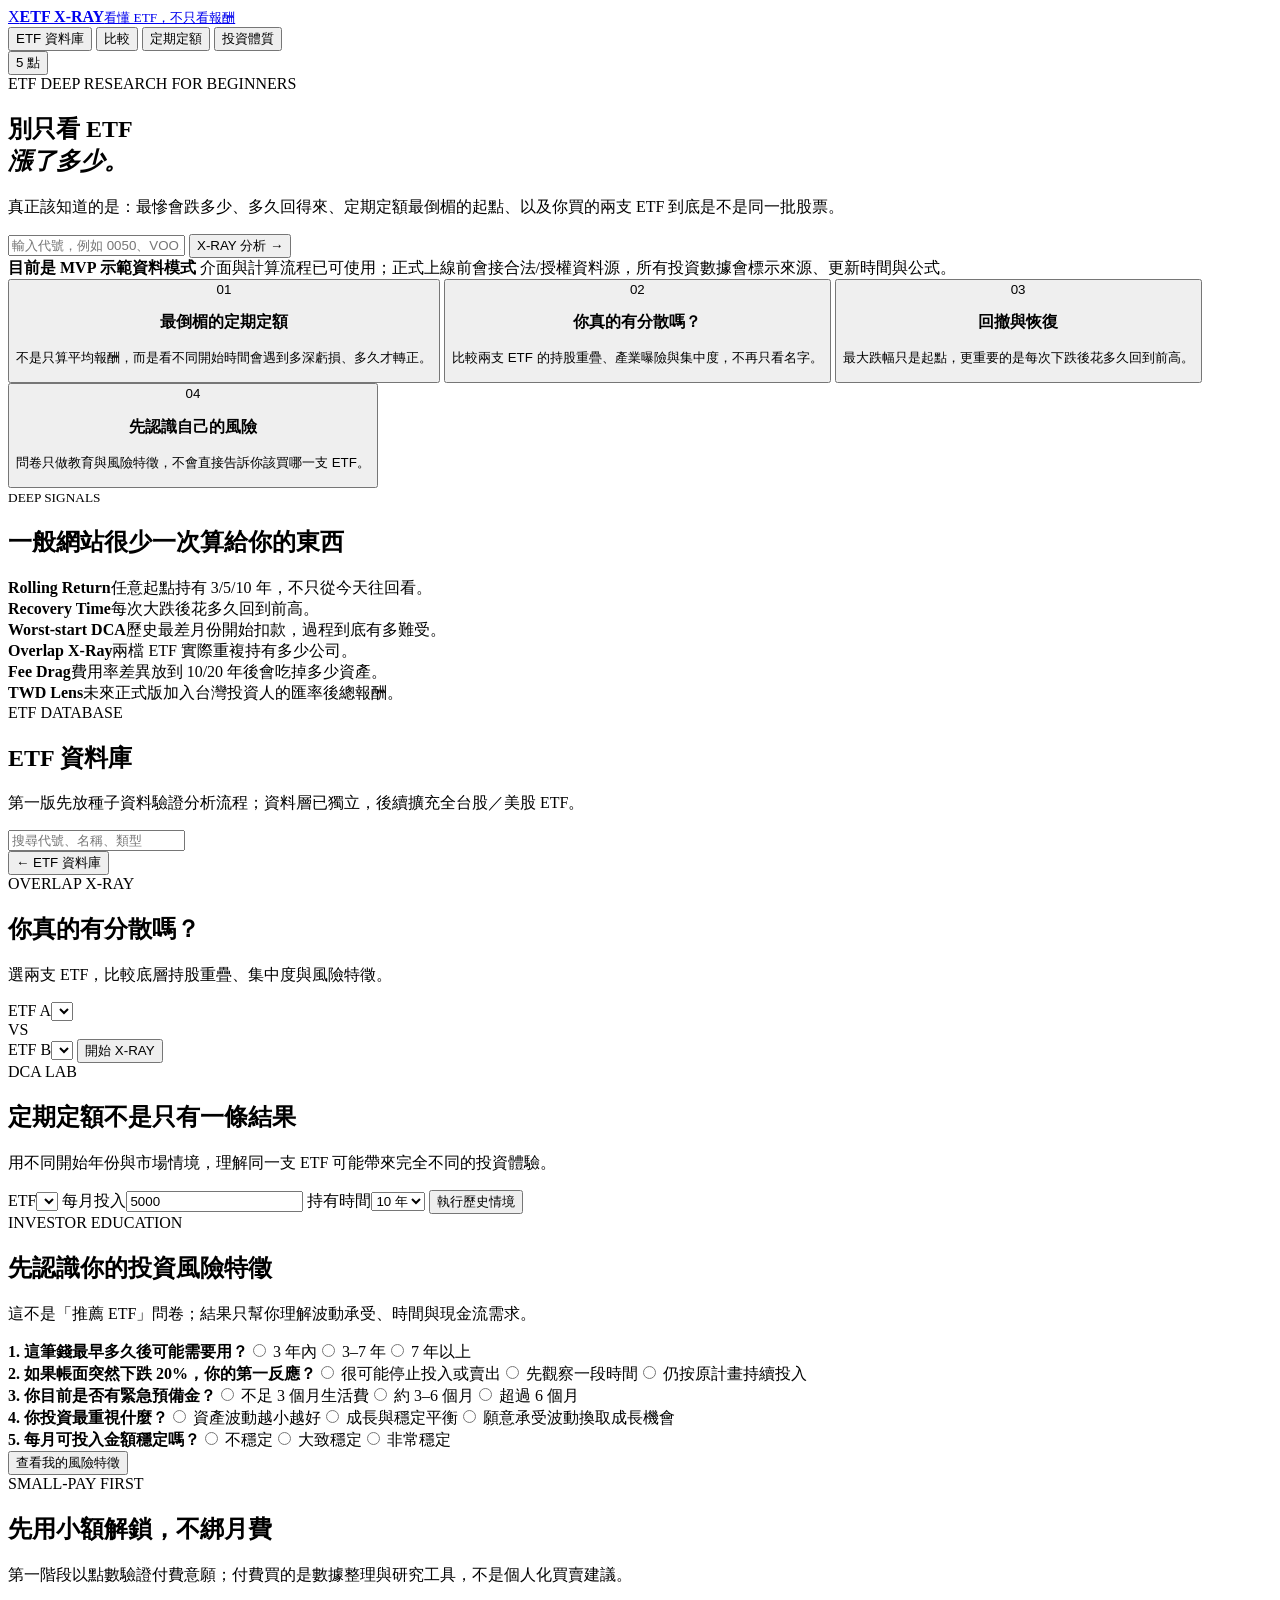
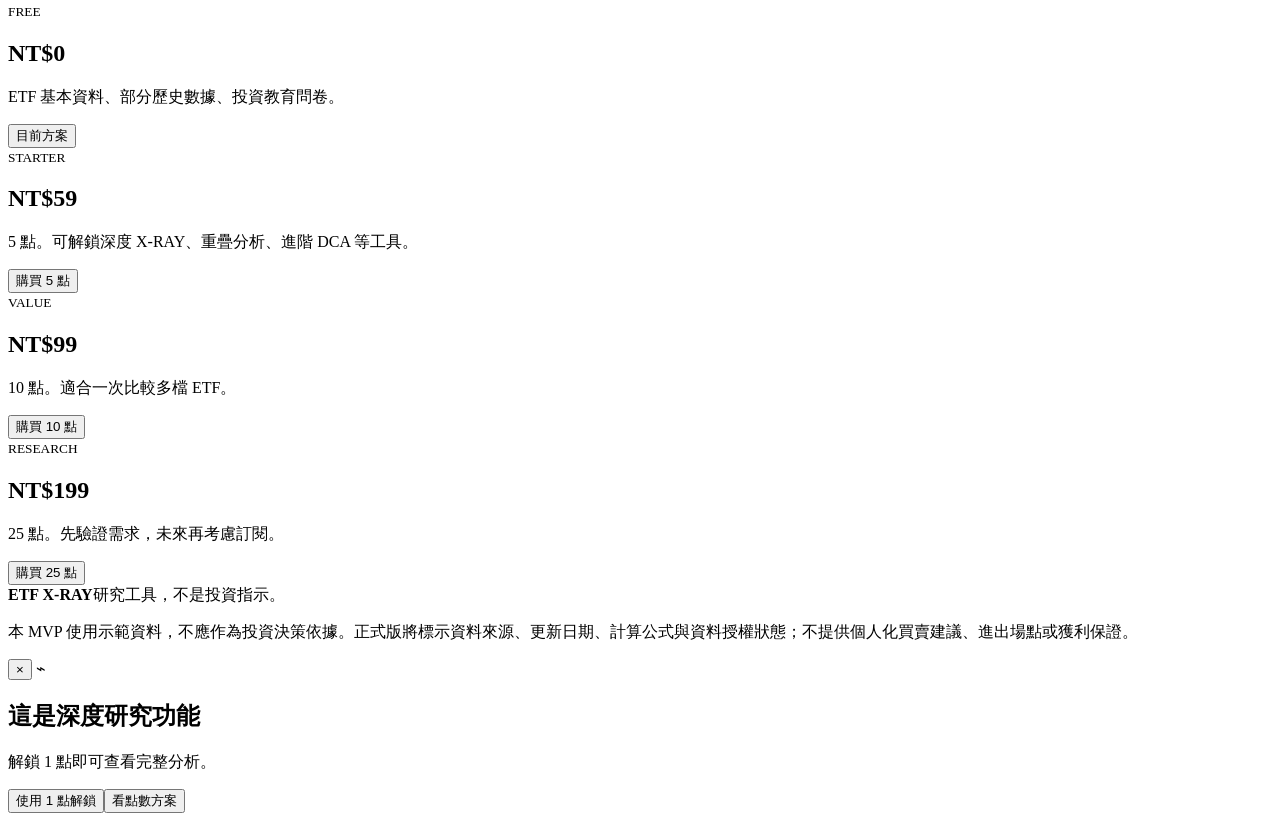
==== etf-xray/index.html @ 7f6cc8d2 "Create ETF X-RAY MVP shell" ====
<!doctype html>
<html lang="zh-Hant">
<head>
<meta charset="utf-8">
<meta name="viewport" content="width=device-width,initial-scale=1,viewport-fit=cover">
<meta name="theme-color" content="#07110d">
<title>ETF X-RAY — 看懂 ETF，不只看報酬</title>
<meta name="description" content="ETF 深度研究工具：回撤、恢復時間、定期定額情境、ETF 重疊與新手投資教育。">
<link rel="stylesheet" href="style.css">
</head>
<body>
<div class="app">
<header class="topbar">
  <a class="brand" href="#" data-view="home"><span class="logo">X</span><span><b>ETF X-RAY</b><small>看懂 ETF，不只看報酬</small></span></a>
  <nav>
    <button data-view="explore">ETF 資料庫</button>
    <button data-view="compare">比較</button>
    <button data-view="dca">定期定額</button>
    <button data-view="quiz">投資體質</button>
  </nav>
  <button class="credits" id="creditsBtn">5 點</button>
</header>

<main>
<section id="home" class="view">
  <div class="hero">
    <div class="eyebrow">ETF DEEP RESEARCH FOR BEGINNERS</div>
    <h1>別只看 ETF<br><em>漲了多少。</em></h1>
    <p>真正該知道的是：最慘會跌多少、多久回得來、定期定額最倒楣的起點、以及你買的兩支 ETF 到底是不是同一批股票。</p>
    <div class="hero-search">
      <input id="heroSearch" autocomplete="off" placeholder="輸入代號，例如 0050、VOO、QQQ">
      <button id="heroSearchBtn">X-RAY 分析 →</button>
      <div class="search-results" id="heroResults"></div>
    </div>
    <div class="quick" id="quickTickers"></div>
  </div>

  <div class="demo-banner">
    <b>目前是 MVP 示範資料模式</b>
    <span>介面與計算流程已可使用；正式上線前會接合法/授權資料源，所有投資數據會標示來源、更新時間與公式。</span>
  </div>

  <section class="feature-grid">
    <button class="feature" data-view="dca"><span>01</span><h3>最倒楣的定期定額</h3><p>不是只算平均報酬，而是看不同開始時間會遇到多深虧損、多久才轉正。</p></button>
    <button class="feature" data-view="compare"><span>02</span><h3>你真的有分散嗎？</h3><p>比較兩支 ETF 的持股重疊、產業曝險與集中度，不再只看名字。</p></button>
    <button class="feature" data-view="explore"><span>03</span><h3>回撤與恢復</h3><p>最大跌幅只是起點，更重要的是每次下跌後花多久回到前高。</p></button>
    <button class="feature" data-view="quiz"><span>04</span><h3>先認識自己的風險</h3><p>問卷只做教育與風險特徵，不會直接告訴你該買哪一支 ETF。</p></button>
  </section>

  <section class="section">
    <div class="section-head"><div><small>DEEP SIGNALS</small><h2>一般網站很少一次算給你的東西</h2></div></div>
    <div class="signal-list">
      <div><b>Rolling Return</b><span>任意起點持有 3/5/10 年，不只從今天往回看。</span></div>
      <div><b>Recovery Time</b><span>每次大跌後花多久回到前高。</span></div>
      <div><b>Worst-start DCA</b><span>歷史最差月份開始扣款，過程到底有多難受。</span></div>
      <div><b>Overlap X-Ray</b><span>兩檔 ETF 實際重複持有多少公司。</span></div>
      <div><b>Fee Drag</b><span>費用率差異放到 10/20 年後會吃掉多少資產。</span></div>
      <div><b>TWD Lens</b><span>未來正式版加入台灣投資人的匯率後總報酬。</span></div>
    </div>
  </section>
</section>

<section id="explore" class="view hidden">
  <div class="page-head">
    <div><div class="eyebrow">ETF DATABASE</div><h1>ETF 資料庫</h1><p>第一版先放種子資料驗證分析流程；資料層已獨立，後續擴充全台股／美股 ETF。</p></div>
    <div class="searchbox"><input id="dbSearch" placeholder="搜尋代號、名稱、類型"></div>
  </div>
  <div class="filter-row" id="marketFilters"></div>
  <div class="etf-grid" id="etfGrid"></div>
</section>

<section id="detail" class="view hidden">
  <button class="back" data-view="explore">← ETF 資料庫</button>
  <div id="detailContent"></div>
</section>

<section id="compare" class="view hidden">
  <div class="page-head"><div><div class="eyebrow">OVERLAP X-RAY</div><h1>你真的有分散嗎？</h1><p>選兩支 ETF，比較底層持股重疊、集中度與風險特徵。</p></div></div>
  <div class="compare-picker">
    <label>ETF A<select id="compareA"></select></label>
    <div class="vs">VS</div>
    <label>ETF B<select id="compareB"></select></label>
    <button class="primary" id="runCompare">開始 X-RAY</button>
  </div>
  <div id="compareResult"></div>
</section>

<section id="dca" class="view hidden">
  <div class="page-head"><div><div class="eyebrow">DCA LAB</div><h1>定期定額不是只有一條結果</h1><p>用不同開始年份與市場情境，理解同一支 ETF 可能帶來完全不同的投資體驗。</p></div></div>
  <div class="tool-card">
    <div class="form-grid">
      <label>ETF<select id="dcaTicker"></select></label>
      <label>每月投入<input id="dcaAmount" type="number" min="1000" step="1000" value="5000"></label>
      <label>持有時間<select id="dcaYears"><option value="5">5 年</option><option value="10" selected>10 年</option><option value="20">20 年</option></select></label>
      <button class="primary" id="runDca">執行歷史情境</button>
    </div>
  </div>
  <div id="dcaResult"></div>
</section>

<section id="quiz" class="view hidden">
  <div class="page-head"><div><div class="eyebrow">INVESTOR EDUCATION</div><h1>先認識你的投資風險特徵</h1><p>這不是「推薦 ETF」問卷；結果只幫你理解波動承受、時間與現金流需求。</p></div></div>
  <form id="quizForm" class="quiz-card">
    <div class="q"><b>1. 這筆錢最早多久後可能需要用？</b><label><input type="radio" name="q1" value="0" required> 3 年內</label><label><input type="radio" name="q1" value="1"> 3–7 年</label><label><input type="radio" name="q1" value="2"> 7 年以上</label></div>
    <div class="q"><b>2. 如果帳面突然下跌 20%，你的第一反應？</b><label><input type="radio" name="q2" value="0" required> 很可能停止投入或賣出</label><label><input type="radio" name="q2" value="1"> 先觀察一段時間</label><label><input type="radio" name="q2" value="2"> 仍按原計畫持續投入</label></div>
    <div class="q"><b>3. 你目前是否有緊急預備金？</b><label><input type="radio" name="q3" value="0" required> 不足 3 個月生活費</label><label><input type="radio" name="q3" value="1"> 約 3–6 個月</label><label><input type="radio" name="q3" value="2"> 超過 6 個月</label></div>
    <div class="q"><b>4. 你投資最重視什麼？</b><label><input type="radio" name="q4" value="0" required> 資產波動越小越好</label><label><input type="radio" name="q4" value="1"> 成長與穩定平衡</label><label><input type="radio" name="q4" value="2"> 願意承受波動換取成長機會</label></div>
    <div class="q"><b>5. 每月可投入金額穩定嗎？</b><label><input type="radio" name="q5" value="0" required> 不穩定</label><label><input type="radio" name="q5" value="1"> 大致穩定</label><label><input type="radio" name="q5" value="2"> 非常穩定</label></div>
    <button class="primary" type="submit">查看我的風險特徵</button>
  </form>
  <div id="quizResult"></div>
</section>

<section id="pricing" class="view hidden">
  <div class="page-head"><div><div class="eyebrow">SMALL-PAY FIRST</div><h1>先用小額解鎖，不綁月費</h1><p>第一階段以點數驗證付費意願；付費買的是數據整理與研究工具，不是個人化買賣建議。</p></div></div>
  <div class="pricing-grid">
    <div class="price-card"><small>FREE</small><h2>NT$0</h2><p>ETF 基本資料、部分歷史數據、投資教育問卷。</p><button class="ghost">目前方案</button></div>
    <div class="price-card featured"><small>STARTER</small><h2>NT$59</h2><p>5 點。可解鎖深度 X-RAY、重疊分析、進階 DCA 等工具。</p><button class="primary fake-pay" data-points="5">購買 5 點</button></div>
    <div class="price-card"><small>VALUE</small><h2>NT$99</h2><p>10 點。適合一次比較多檔 ETF。</p><button class="primary fake-pay" data-points="10">購買 10 點</button></div>
    <div class="price-card"><small>RESEARCH</small><h2>NT$199</h2><p>25 點。先驗證需求，未來再考慮訂閱。</p><button class="primary fake-pay" data-points="25">購買 25 點</button></div>
  </div>
</section>
</main>

<footer>
  <div><b>ETF X-RAY</b><span>研究工具，不是投資指示。</span></div>
  <p>本 MVP 使用示範資料，不應作為投資決策依據。正式版將標示資料來源、更新日期、計算公式與資料授權狀態；不提供個人化買賣建議、進出場點或獲利保證。</p>
</footer>
</div>

<div class="modal hidden" id="lockModal">
  <div class="modal-card">
    <button class="modal-close" id="closeModal">×</button>
    <span class="lock-icon">⌁</span>
    <h2>這是深度研究功能</h2>
    <p id="lockText">解鎖 1 點即可查看完整分析。</p>
    <div class="modal-actions"><button class="primary" id="usePoint">使用 1 點解鎖</button><button class="ghost" data-view="pricing" id="goPricing">看點數方案</button></div>
  </div>
</div>

<div class="toast" id="toast"></div>
<script src="data.js"></script>
<script src="app.js"></script>
</body>
</html>
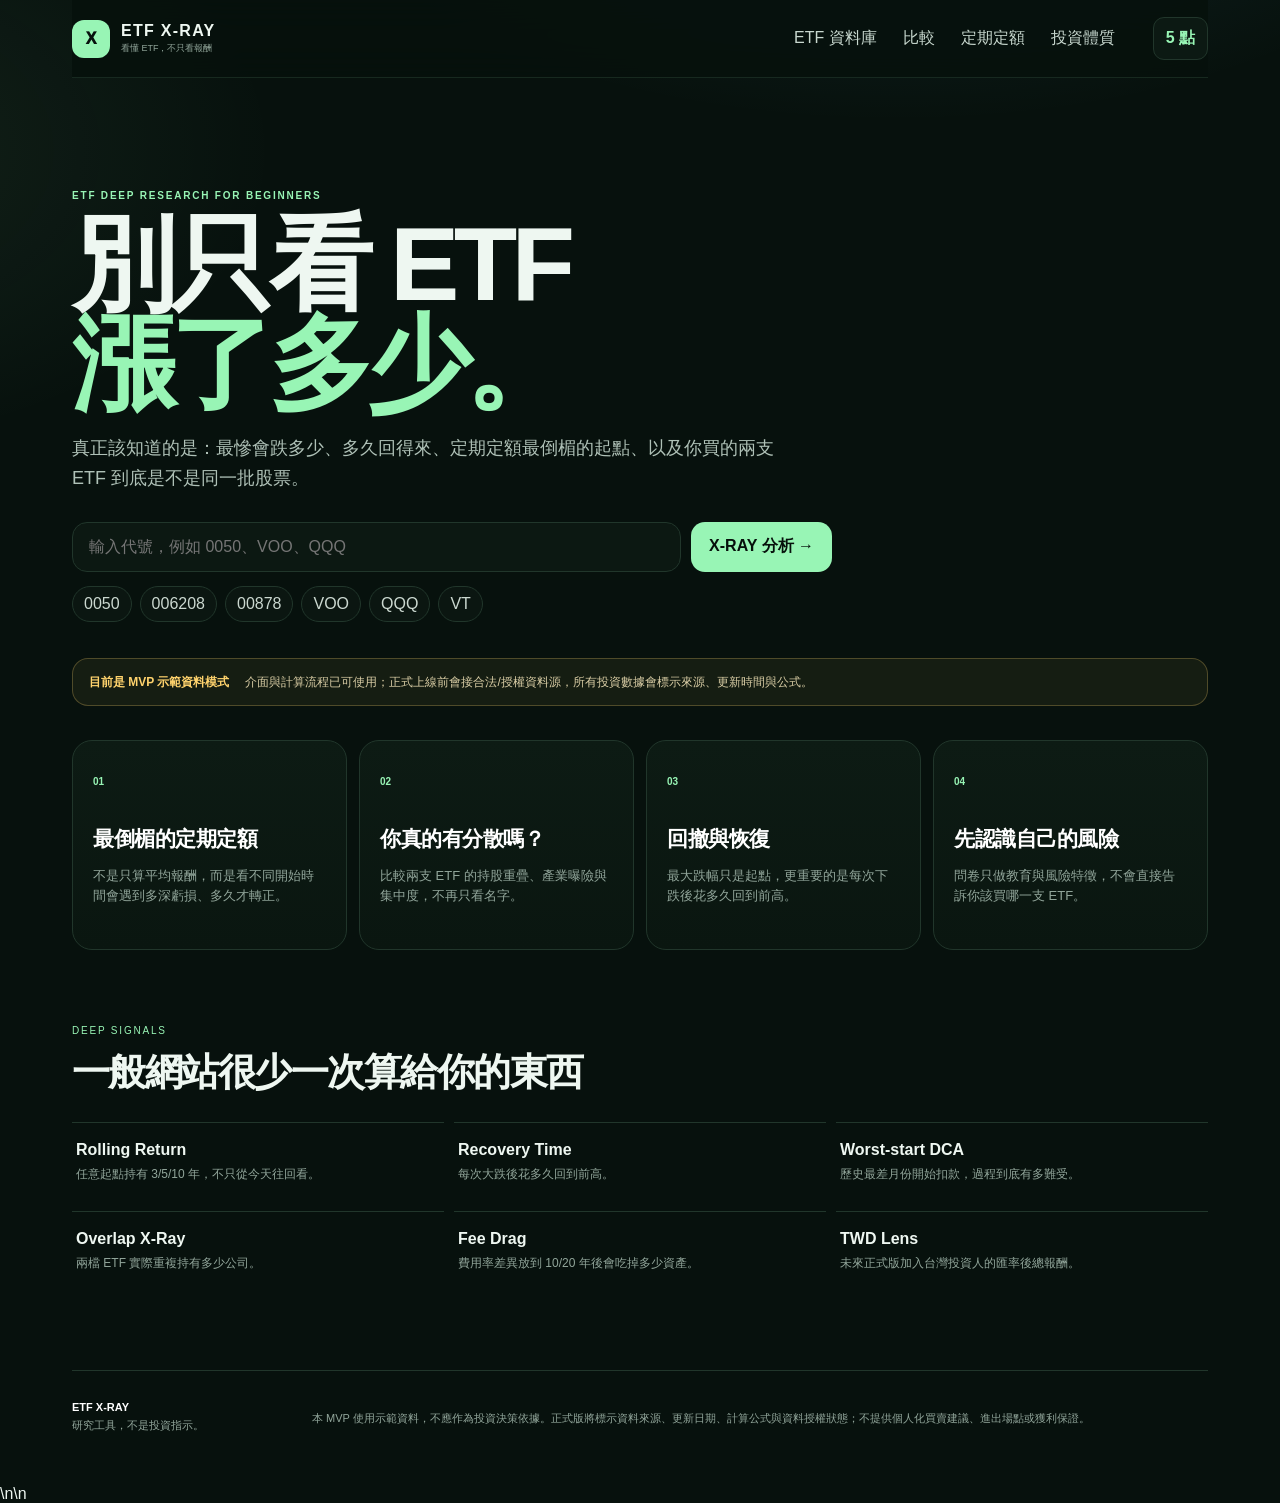
==== commit f6a37ae9: "Wire ETF X-RAY modular scripts" ====
--- a/etf-xray/index.html
+++ b/etf-xray/index.html
@@ -140,6 +140,6 @@
 
 <div class="toast" id="toast"></div>
 <script src="data.js"></script>
-<script src="app.js"></script>
+<script src="core.js"></script>\n<script src="detail.js"></script>\n<script src="tools.js"></script>
 </body>
 </html>
--- a/etf-xray/style.css
+++ b/etf-xray/style.css
@@ -0,0 +1,4 @@
+:root{--bg:#07110d;--panel:#0c1913;--panel2:#102119;--line:#21362b;--text:#eef7f1;--muted:#91a59a;--accent:#98f5b5;--accent2:#6bc8ff;--warn:#ffd36d;--danger:#ff7f8d;--radius:22px}
+*{box-sizing:border-box}html{background:var(--bg);color:var(--text);font-family:Inter,ui-sans-serif,-apple-system,BlinkMacSystemFont,"Segoe UI","Noto Sans TC",sans-serif}body{margin:0;background:radial-gradient(900px 420px at 70% -10%,rgba(107,200,255,.10),transparent 65%),radial-gradient(780px 500px at -15% 10%,rgba(152,245,181,.08),transparent 60%),var(--bg)}button,input,select{font:inherit}.app{width:min(1180px,100%);margin:auto;padding:0 22px}.topbar{height:78px;display:flex;align-items:center;gap:26px;position:sticky;top:0;z-index:20;background:rgba(7,17,13,.84);backdrop-filter:blur(18px);border-bottom:1px solid rgba(33,54,43,.65)}.brand{display:flex;align-items:center;gap:11px;color:inherit;text-decoration:none;margin-right:auto}.logo{width:38px;height:38px;border-radius:12px;background:var(--accent);color:#07110d;display:grid;place-items:center;font-weight:1000}.brand b{display:block;letter-spacing:.08em}.brand small{display:block;color:var(--muted);font-size:9px;margin-top:2px}.topbar nav{display:flex;gap:2px}.topbar nav button,.credits{border:0;background:transparent;color:#c8d8cf;padding:10px 12px;border-radius:11px;cursor:pointer}.topbar nav button:hover{background:#102019}.credits{border:1px solid var(--line);background:var(--panel);color:var(--accent);font-weight:850}.view{padding:58px 0 80px}.hidden{display:none!important}.hero{padding:54px 0 36px;max-width:930px}.eyebrow{color:var(--accent);font-size:10px;font-weight:900;letter-spacing:.18em}.hero h1,.page-head h1{letter-spacing:-.055em;line-height:.96;margin:14px 0 18px}.hero h1{font-size:clamp(54px,9vw,104px)}.hero h1 em{font-style:normal;color:var(--accent)}.hero p,.page-head p{color:#afc1b7;line-height:1.7;max-width:720px}.hero p{font-size:18px}.hero-search{margin-top:28px;display:grid;grid-template-columns:1fr auto;gap:10px;position:relative;max-width:760px}.hero-search input,.searchbox input,.form-grid input,.form-grid select,.compare-picker select{width:100%;border:1px solid var(--line);background:#0c1812;color:#fff;border-radius:15px;padding:15px 16px;outline:none}.hero-search button,.primary{border:0;background:var(--accent);color:#06100b;border-radius:14px;padding:13px 18px;font-weight:900;cursor:pointer}.search-results{position:absolute;left:0;right:165px;top:58px;border:1px solid var(--line);background:#0a1610;border-radius:14px;overflow:hidden;box-shadow:0 18px 50px rgba(0,0,0,.35);z-index:10}.search-results:empty{display:none}.search-results button{width:100%;text-align:left;border:0;border-bottom:1px solid #16281f;background:transparent;color:#fff;padding:12px 14px}.search-results button:last-child{border-bottom:0}.search-results small{display:block;color:var(--muted);margin-top:2px}.quick{display:flex;gap:8px;flex-wrap:wrap;margin-top:14px}.quick button,.filter-row button{border:1px solid var(--line);background:rgba(12,25,19,.75);color:#cbd8d0;border-radius:999px;padding:8px 11px;cursor:pointer}.quick button:hover,.filter-row button.active{border-color:#56866d;color:var(--accent)}.demo-banner{display:grid;grid-template-columns:auto 1fr;gap:16px;border:1px solid rgba(255,211,109,.25);background:rgba(255,211,109,.06);border-radius:16px;padding:14px 16px;color:#d9cda5;font-size:12px;line-height:1.55}.demo-banner b{color:var(--warn)}.feature-grid{display:grid;grid-template-columns:repeat(4,1fr);gap:12px;margin:34px 0 70px}.feature{border:1px solid var(--line);background:linear-gradient(180deg,#0d1b14,#0a1610);border-radius:20px;padding:20px;text-align:left;color:#fff;cursor:pointer;min-height:210px}.feature span{font-size:10px;color:var(--accent);font-weight:900}.feature h3{font-size:21px;letter-spacing:-.02em;margin:36px 0 10px}.feature p{color:var(--muted);line-height:1.6;font-size:13px}.section{margin-top:50px}.section-head small{color:var(--accent);font-size:10px;letter-spacing:.18em}.section-head h2{font-size:38px;letter-spacing:-.04em;margin:9px 0 24px}.signal-list{display:grid;grid-template-columns:repeat(3,1fr);gap:10px}.signal-list div{border-top:1px solid var(--line);padding:18px 4px}.signal-list b{display:block;font-size:16px}.signal-list span{display:block;color:var(--muted);line-height:1.5;font-size:12px;margin-top:6px}.page-head{display:flex;justify-content:space-between;align-items:end;gap:20px;margin-bottom:30px}.page-head h1{font-size:56px}.searchbox{min-width:300px}.filter-row{display:flex;gap:8px;flex-wrap:wrap;margin:0 0 20px}.etf-grid{display:grid;grid-template-columns:repeat(3,1fr);gap:12px}.etf-card{border:1px solid var(--line);background:#0b1812;border-radius:20px;padding:18px;cursor:pointer;color:#fff;text-align:left}.etf-card:hover{border-color:#40604f}.etf-card .ticker{font-size:28px;font-weight:1000;letter-spacing:-.03em}.etf-card .market{float:right;color:var(--muted);font-size:10px;border:1px solid var(--line);border-radius:999px;padding:5px 8px}.etf-card h3{font-size:15px;line-height:1.4;margin:12px 0 6px}.etf-card p{color:var(--muted);font-size:12px;margin:0}.mini-metrics{display:grid;grid-template-columns:repeat(3,1fr);gap:6px;margin-top:18px}.mini-metrics div{background:#0f2018;border-radius:11px;padding:9px}.mini-metrics small{display:block;color:#70877a;font-size:9px}.mini-metrics b{display:block;font-size:13px;margin-top:3px}.back{border:0;background:transparent;color:var(--muted);padding:0 0 18px;cursor:pointer}.detail-hero{display:grid;grid-template-columns:1fr auto;gap:30px;align-items:end;border-bottom:1px solid var(--line);padding-bottom:28px}.ticker-big{font-size:72px;font-weight:1000;letter-spacing:-.06em}.detail-hero h1{font-size:24px;margin:4px 0;color:#dce9e1}.badges{display:flex;gap:7px;flex-wrap:wrap}.badge{border:1px solid var(--line);border-radius:999px;padding:7px 9px;font-size:10px;color:var(--muted)}.score-ring{width:120px;height:120px;border-radius:50%;border:10px solid #163022;display:grid;place-items:center;position:relative}.score-ring::after{content:"DEMO";position:absolute;bottom:20px;color:#70877a;font-size:8px}.score-ring b{font-size:34px}.metrics4{display:grid;grid-template-columns:repeat(4,1fr);gap:10px;margin:24px 0}.metric{border:1px solid var(--line);background:#0b1812;border-radius:16px;padding:16px}.metric small{color:var(--muted);font-size:10px}.metric b{display:block;font-size:24px;margin-top:5px}.deep-grid{display:grid;grid-template-columns:1.1fr .9fr;gap:12px}.panel{border:1px solid var(--line);background:#0a1711;border-radius:20px;padding:20px}.panel h3{margin:0 0 14px}.panel p{color:var(--muted);font-size:13px;line-height:1.6}.bar-row{display:grid;grid-template-columns:1fr 2fr auto;align-items:center;gap:10px;margin:10px 0;font-size:12px}.bar{height:8px;background:#15271e;border-radius:99px;overflow:hidden}.bar i{display:block;height:100%;background:var(--accent);border-radius:99px}.locked{position:relative;min-height:220px;overflow:hidden}.locked-content{filter:blur(5px);opacity:.42;pointer-events:none}.lock-overlay{position:absolute;inset:0;display:grid;place-items:center;background:linear-gradient(180deg,rgba(7,17,13,.15),rgba(7,17,13,.82))}.lock-box{text-align:center;max-width:330px}.lock-box b{display:block;font-size:22px}.lock-box p{margin:8px 0 14px}.ghost{border:1px solid var(--line);background:transparent;color:#d8e5dd;border-radius:13px;padding:11px 14px;cursor:pointer}.compare-picker,.tool-card{border:1px solid var(--line);background:#0a1711;border-radius:20px;padding:18px}.compare-picker{display:grid;grid-template-columns:1fr auto 1fr auto;gap:12px;align-items:end}.compare-picker label,.form-grid label{font-size:11px;color:var(--muted)}.compare-picker select,.form-grid select,.form-grid input{display:block;margin-top:7px}.vs{padding-bottom:14px;color:var(--muted);font-weight:900}.comparison{margin-top:18px;display:grid;gap:12px}.overlap-hero{border:1px solid var(--line);background:#0b1812;border-radius:20px;padding:24px;display:grid;grid-template-columns:auto 1fr;gap:24px;align-items:center}.overlap-num{width:140px;height:140px;border-radius:50%;display:grid;place-items:center;border:12px solid #1a3326}.overlap-num b{font-size:38px}.overlap-num small{font-size:10px;color:var(--muted)}.form-grid{display:grid;grid-template-columns:repeat(4,1fr);gap:12px;align-items:end}.scenario-grid{display:grid;grid-template-columns:repeat(3,1fr);gap:12px;margin-top:18px}.scenario{border:1px solid var(--line);background:#0a1711;border-radius:18px;padding:18px}.scenario small{color:var(--muted)}.scenario h3{font-size:28px;margin:8px 0}.scenario p{font-size:12px;color:var(--muted);line-height:1.5}.quiz-card{max-width:760px;display:grid;gap:12px}.q{border:1px solid var(--line);background:#0a1711;border-radius:18px;padding:18px}.q b{display:block;margin-bottom:12px}.q label{display:block;padding:9px 0;color:#bccbc2;font-size:13px}.q input{margin-right:8px}.quiz-result{max-width:760px;margin-top:20px;border:1px solid var(--line);background:#0b1812;border-radius:20px;padding:22px}.trait{display:grid;grid-template-columns:150px 1fr auto;gap:12px;align-items:center;margin:14px 0}.trait .track{height:8px;background:#16291f;border-radius:99px;overflow:hidden}.trait .track i{display:block;height:100%;background:var(--accent2)}.pricing-grid{display:grid;grid-template-columns:repeat(4,1fr);gap:12px}.price-card{border:1px solid var(--line);background:#0a1711;border-radius:20px;padding:20px;display:flex;flex-direction:column;min-height:250px}.price-card.featured{border-color:#4c7f60;background:linear-gradient(180deg,rgba(152,245,181,.08),#0a1711)}.price-card small{color:var(--accent);font-weight:900}.price-card h2{font-size:34px;margin:18px 0 6px}.price-card p{color:var(--muted);line-height:1.6;font-size:13px;flex:1}footer{border-top:1px solid var(--line);padding:28px 0 46px;display:grid;grid-template-columns:220px 1fr;gap:20px;color:var(--muted);font-size:11px;line-height:1.6}footer b{display:block;color:#fff}.modal{position:fixed;inset:0;background:rgba(0,0,0,.65);z-index:50;display:grid;place-items:center;padding:20px}.modal-card{width:min(430px,100%);border:1px solid var(--line);background:#0b1812;border-radius:24px;padding:28px;position:relative;box-shadow:0 28px 100px rgba(0,0,0,.45)}.modal-close{position:absolute;right:14px;top:12px;border:0;background:transparent;color:#fff;font-size:24px}.lock-icon{display:grid;place-items:center;width:52px;height:52px;border-radius:15px;background:rgba(152,245,181,.1);color:var(--accent);font-size:24px}.modal-card h2{font-size:28px;letter-spacing:-.04em}.modal-card p{color:var(--muted);line-height:1.6}.modal-actions{display:flex;gap:8px}.toast{position:fixed;left:50%;bottom:24px;transform:translate(-50%,20px);opacity:0;background:#eef7f1;color:#07110d;border-radius:999px;padding:11px 16px;font-weight:800;font-size:12px;transition:.2s;z-index:70}.toast.show{opacity:1;transform:translate(-50%,0)}
+@media(max-width:900px){.topbar nav{display:none}.feature-grid,.pricing-grid{grid-template-columns:repeat(2,1fr)}.etf-grid{grid-template-columns:repeat(2,1fr)}.signal-list{grid-template-columns:repeat(2,1fr)}.deep-grid{grid-template-columns:1fr}.compare-picker{grid-template-columns:1fr 1fr}.vs{display:none}.form-grid{grid-template-columns:repeat(2,1fr)}}
+@media(max-width:620px){.app{padding:0 14px}.topbar{height:68px}.brand small{display:none}.view{padding:34px 0 58px}.hero{padding-top:30px}.hero h1{font-size:56px}.hero-search{grid-template-columns:1fr}.search-results{right:0;top:116px}.feature-grid,.etf-grid,.pricing-grid,.scenario-grid{grid-template-columns:1fr}.signal-list{grid-template-columns:1fr}.demo-banner{grid-template-columns:1fr}.page-head{display:block}.page-head h1{font-size:44px}.searchbox{min-width:0;margin-top:18px}.detail-hero{grid-template-columns:1fr}.ticker-big{font-size:58px}.score-ring{width:96px;height:96px}.metrics4{grid-template-columns:repeat(2,1fr)}.compare-picker,.form-grid{grid-template-columns:1fr}.overlap-hero{grid-template-columns:1fr}.overlap-num{width:120px;height:120px}.trait{grid-template-columns:1fr}.modal-actions{flex-direction:column}footer{grid-template-columns:1fr}}
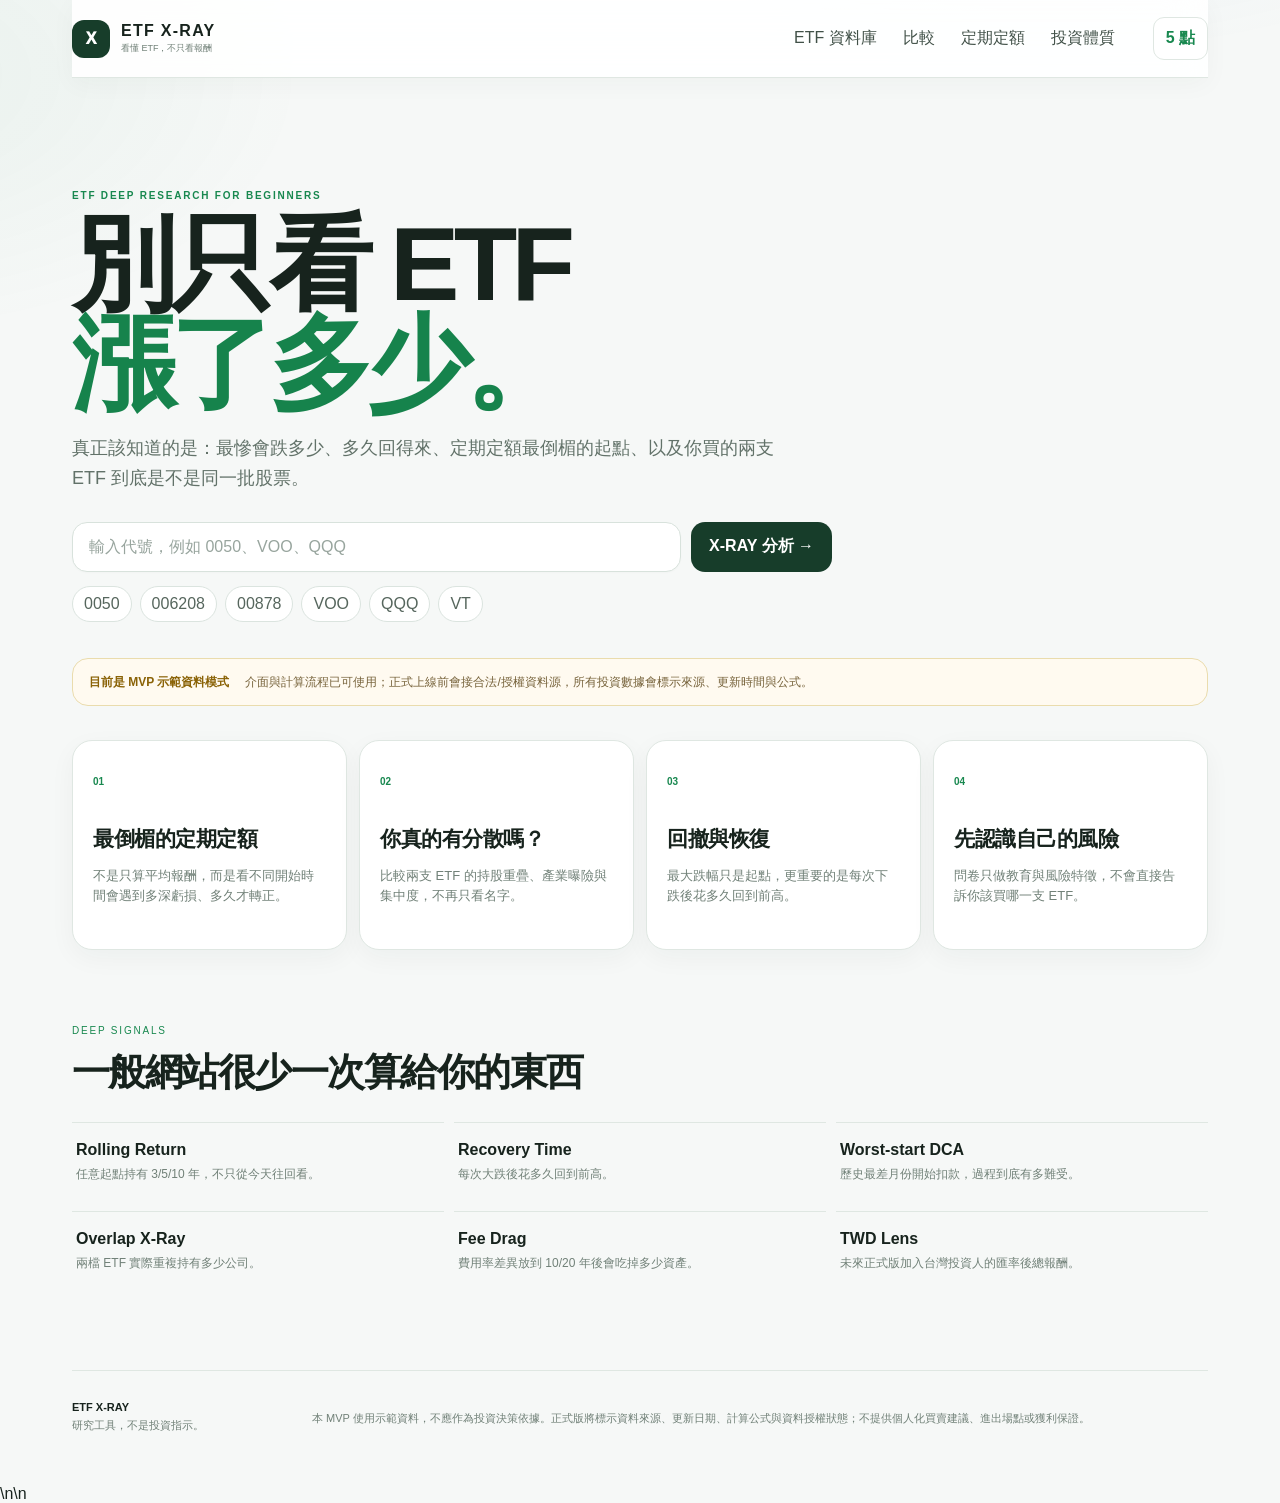
==== commit 06d097b2: "Update ETF X-RAY browser theme color" ====
--- a/etf-xray/index.html
+++ b/etf-xray/index.html
@@ -3,7 +3,7 @@
 <head>
 <meta charset="utf-8">
 <meta name="viewport" content="width=device-width,initial-scale=1,viewport-fit=cover">
-<meta name="theme-color" content="#07110d">
+<meta name="theme-color" content="#f6f8f7">
 <title>ETF X-RAY — 看懂 ETF，不只看報酬</title>
 <meta name="description" content="ETF 深度研究工具：回撤、恢復時間、定期定額情境、ETF 重疊與新手投資教育。">
 <link rel="stylesheet" href="style.css">
--- a/etf-xray/style.css
+++ b/etf-xray/style.css
@@ -2,3 +2,109 @@
 *{box-sizing:border-box}html{background:var(--bg);color:var(--text);font-family:Inter,ui-sans-serif,-apple-system,BlinkMacSystemFont,"Segoe UI","Noto Sans TC",sans-serif}body{margin:0;background:radial-gradient(900px 420px at 70% -10%,rgba(107,200,255,.10),transparent 65%),radial-gradient(780px 500px at -15% 10%,rgba(152,245,181,.08),transparent 60%),var(--bg)}button,input,select{font:inherit}.app{width:min(1180px,100%);margin:auto;padding:0 22px}.topbar{height:78px;display:flex;align-items:center;gap:26px;position:sticky;top:0;z-index:20;background:rgba(7,17,13,.84);backdrop-filter:blur(18px);border-bottom:1px solid rgba(33,54,43,.65)}.brand{display:flex;align-items:center;gap:11px;color:inherit;text-decoration:none;margin-right:auto}.logo{width:38px;height:38px;border-radius:12px;background:var(--accent);color:#07110d;display:grid;place-items:center;font-weight:1000}.brand b{display:block;letter-spacing:.08em}.brand small{display:block;color:var(--muted);font-size:9px;margin-top:2px}.topbar nav{display:flex;gap:2px}.topbar nav button,.credits{border:0;background:transparent;color:#c8d8cf;padding:10px 12px;border-radius:11px;cursor:pointer}.topbar nav button:hover{background:#102019}.credits{border:1px solid var(--line);background:var(--panel);color:var(--accent);font-weight:850}.view{padding:58px 0 80px}.hidden{display:none!important}.hero{padding:54px 0 36px;max-width:930px}.eyebrow{color:var(--accent);font-size:10px;font-weight:900;letter-spacing:.18em}.hero h1,.page-head h1{letter-spacing:-.055em;line-height:.96;margin:14px 0 18px}.hero h1{font-size:clamp(54px,9vw,104px)}.hero h1 em{font-style:normal;color:var(--accent)}.hero p,.page-head p{color:#afc1b7;line-height:1.7;max-width:720px}.hero p{font-size:18px}.hero-search{margin-top:28px;display:grid;grid-template-columns:1fr auto;gap:10px;position:relative;max-width:760px}.hero-search input,.searchbox input,.form-grid input,.form-grid select,.compare-picker select{width:100%;border:1px solid var(--line);background:#0c1812;color:#fff;border-radius:15px;padding:15px 16px;outline:none}.hero-search button,.primary{border:0;background:var(--accent);color:#06100b;border-radius:14px;padding:13px 18px;font-weight:900;cursor:pointer}.search-results{position:absolute;left:0;right:165px;top:58px;border:1px solid var(--line);background:#0a1610;border-radius:14px;overflow:hidden;box-shadow:0 18px 50px rgba(0,0,0,.35);z-index:10}.search-results:empty{display:none}.search-results button{width:100%;text-align:left;border:0;border-bottom:1px solid #16281f;background:transparent;color:#fff;padding:12px 14px}.search-results button:last-child{border-bottom:0}.search-results small{display:block;color:var(--muted);margin-top:2px}.quick{display:flex;gap:8px;flex-wrap:wrap;margin-top:14px}.quick button,.filter-row button{border:1px solid var(--line);background:rgba(12,25,19,.75);color:#cbd8d0;border-radius:999px;padding:8px 11px;cursor:pointer}.quick button:hover,.filter-row button.active{border-color:#56866d;color:var(--accent)}.demo-banner{display:grid;grid-template-columns:auto 1fr;gap:16px;border:1px solid rgba(255,211,109,.25);background:rgba(255,211,109,.06);border-radius:16px;padding:14px 16px;color:#d9cda5;font-size:12px;line-height:1.55}.demo-banner b{color:var(--warn)}.feature-grid{display:grid;grid-template-columns:repeat(4,1fr);gap:12px;margin:34px 0 70px}.feature{border:1px solid var(--line);background:linear-gradient(180deg,#0d1b14,#0a1610);border-radius:20px;padding:20px;text-align:left;color:#fff;cursor:pointer;min-height:210px}.feature span{font-size:10px;color:var(--accent);font-weight:900}.feature h3{font-size:21px;letter-spacing:-.02em;margin:36px 0 10px}.feature p{color:var(--muted);line-height:1.6;font-size:13px}.section{margin-top:50px}.section-head small{color:var(--accent);font-size:10px;letter-spacing:.18em}.section-head h2{font-size:38px;letter-spacing:-.04em;margin:9px 0 24px}.signal-list{display:grid;grid-template-columns:repeat(3,1fr);gap:10px}.signal-list div{border-top:1px solid var(--line);padding:18px 4px}.signal-list b{display:block;font-size:16px}.signal-list span{display:block;color:var(--muted);line-height:1.5;font-size:12px;margin-top:6px}.page-head{display:flex;justify-content:space-between;align-items:end;gap:20px;margin-bottom:30px}.page-head h1{font-size:56px}.searchbox{min-width:300px}.filter-row{display:flex;gap:8px;flex-wrap:wrap;margin:0 0 20px}.etf-grid{display:grid;grid-template-columns:repeat(3,1fr);gap:12px}.etf-card{border:1px solid var(--line);background:#0b1812;border-radius:20px;padding:18px;cursor:pointer;color:#fff;text-align:left}.etf-card:hover{border-color:#40604f}.etf-card .ticker{font-size:28px;font-weight:1000;letter-spacing:-.03em}.etf-card .market{float:right;color:var(--muted);font-size:10px;border:1px solid var(--line);border-radius:999px;padding:5px 8px}.etf-card h3{font-size:15px;line-height:1.4;margin:12px 0 6px}.etf-card p{color:var(--muted);font-size:12px;margin:0}.mini-metrics{display:grid;grid-template-columns:repeat(3,1fr);gap:6px;margin-top:18px}.mini-metrics div{background:#0f2018;border-radius:11px;padding:9px}.mini-metrics small{display:block;color:#70877a;font-size:9px}.mini-metrics b{display:block;font-size:13px;margin-top:3px}.back{border:0;background:transparent;color:var(--muted);padding:0 0 18px;cursor:pointer}.detail-hero{display:grid;grid-template-columns:1fr auto;gap:30px;align-items:end;border-bottom:1px solid var(--line);padding-bottom:28px}.ticker-big{font-size:72px;font-weight:1000;letter-spacing:-.06em}.detail-hero h1{font-size:24px;margin:4px 0;color:#dce9e1}.badges{display:flex;gap:7px;flex-wrap:wrap}.badge{border:1px solid var(--line);border-radius:999px;padding:7px 9px;font-size:10px;color:var(--muted)}.score-ring{width:120px;height:120px;border-radius:50%;border:10px solid #163022;display:grid;place-items:center;position:relative}.score-ring::after{content:"DEMO";position:absolute;bottom:20px;color:#70877a;font-size:8px}.score-ring b{font-size:34px}.metrics4{display:grid;grid-template-columns:repeat(4,1fr);gap:10px;margin:24px 0}.metric{border:1px solid var(--line);background:#0b1812;border-radius:16px;padding:16px}.metric small{color:var(--muted);font-size:10px}.metric b{display:block;font-size:24px;margin-top:5px}.deep-grid{display:grid;grid-template-columns:1.1fr .9fr;gap:12px}.panel{border:1px solid var(--line);background:#0a1711;border-radius:20px;padding:20px}.panel h3{margin:0 0 14px}.panel p{color:var(--muted);font-size:13px;line-height:1.6}.bar-row{display:grid;grid-template-columns:1fr 2fr auto;align-items:center;gap:10px;margin:10px 0;font-size:12px}.bar{height:8px;background:#15271e;border-radius:99px;overflow:hidden}.bar i{display:block;height:100%;background:var(--accent);border-radius:99px}.locked{position:relative;min-height:220px;overflow:hidden}.locked-content{filter:blur(5px);opacity:.42;pointer-events:none}.lock-overlay{position:absolute;inset:0;display:grid;place-items:center;background:linear-gradient(180deg,rgba(7,17,13,.15),rgba(7,17,13,.82))}.lock-box{text-align:center;max-width:330px}.lock-box b{display:block;font-size:22px}.lock-box p{margin:8px 0 14px}.ghost{border:1px solid var(--line);background:transparent;color:#d8e5dd;border-radius:13px;padding:11px 14px;cursor:pointer}.compare-picker,.tool-card{border:1px solid var(--line);background:#0a1711;border-radius:20px;padding:18px}.compare-picker{display:grid;grid-template-columns:1fr auto 1fr auto;gap:12px;align-items:end}.compare-picker label,.form-grid label{font-size:11px;color:var(--muted)}.compare-picker select,.form-grid select,.form-grid input{display:block;margin-top:7px}.vs{padding-bottom:14px;color:var(--muted);font-weight:900}.comparison{margin-top:18px;display:grid;gap:12px}.overlap-hero{border:1px solid var(--line);background:#0b1812;border-radius:20px;padding:24px;display:grid;grid-template-columns:auto 1fr;gap:24px;align-items:center}.overlap-num{width:140px;height:140px;border-radius:50%;display:grid;place-items:center;border:12px solid #1a3326}.overlap-num b{font-size:38px}.overlap-num small{font-size:10px;color:var(--muted)}.form-grid{display:grid;grid-template-columns:repeat(4,1fr);gap:12px;align-items:end}.scenario-grid{display:grid;grid-template-columns:repeat(3,1fr);gap:12px;margin-top:18px}.scenario{border:1px solid var(--line);background:#0a1711;border-radius:18px;padding:18px}.scenario small{color:var(--muted)}.scenario h3{font-size:28px;margin:8px 0}.scenario p{font-size:12px;color:var(--muted);line-height:1.5}.quiz-card{max-width:760px;display:grid;gap:12px}.q{border:1px solid var(--line);background:#0a1711;border-radius:18px;padding:18px}.q b{display:block;margin-bottom:12px}.q label{display:block;padding:9px 0;color:#bccbc2;font-size:13px}.q input{margin-right:8px}.quiz-result{max-width:760px;margin-top:20px;border:1px solid var(--line);background:#0b1812;border-radius:20px;padding:22px}.trait{display:grid;grid-template-columns:150px 1fr auto;gap:12px;align-items:center;margin:14px 0}.trait .track{height:8px;background:#16291f;border-radius:99px;overflow:hidden}.trait .track i{display:block;height:100%;background:var(--accent2)}.pricing-grid{display:grid;grid-template-columns:repeat(4,1fr);gap:12px}.price-card{border:1px solid var(--line);background:#0a1711;border-radius:20px;padding:20px;display:flex;flex-direction:column;min-height:250px}.price-card.featured{border-color:#4c7f60;background:linear-gradient(180deg,rgba(152,245,181,.08),#0a1711)}.price-card small{color:var(--accent);font-weight:900}.price-card h2{font-size:34px;margin:18px 0 6px}.price-card p{color:var(--muted);line-height:1.6;font-size:13px;flex:1}footer{border-top:1px solid var(--line);padding:28px 0 46px;display:grid;grid-template-columns:220px 1fr;gap:20px;color:var(--muted);font-size:11px;line-height:1.6}footer b{display:block;color:#fff}.modal{position:fixed;inset:0;background:rgba(0,0,0,.65);z-index:50;display:grid;place-items:center;padding:20px}.modal-card{width:min(430px,100%);border:1px solid var(--line);background:#0b1812;border-radius:24px;padding:28px;position:relative;box-shadow:0 28px 100px rgba(0,0,0,.45)}.modal-close{position:absolute;right:14px;top:12px;border:0;background:transparent;color:#fff;font-size:24px}.lock-icon{display:grid;place-items:center;width:52px;height:52px;border-radius:15px;background:rgba(152,245,181,.1);color:var(--accent);font-size:24px}.modal-card h2{font-size:28px;letter-spacing:-.04em}.modal-card p{color:var(--muted);line-height:1.6}.modal-actions{display:flex;gap:8px}.toast{position:fixed;left:50%;bottom:24px;transform:translate(-50%,20px);opacity:0;background:#eef7f1;color:#07110d;border-radius:999px;padding:11px 16px;font-weight:800;font-size:12px;transition:.2s;z-index:70}.toast.show{opacity:1;transform:translate(-50%,0)}
 @media(max-width:900px){.topbar nav{display:none}.feature-grid,.pricing-grid{grid-template-columns:repeat(2,1fr)}.etf-grid{grid-template-columns:repeat(2,1fr)}.signal-list{grid-template-columns:repeat(2,1fr)}.deep-grid{grid-template-columns:1fr}.compare-picker{grid-template-columns:1fr 1fr}.vs{display:none}.form-grid{grid-template-columns:repeat(2,1fr)}}
 @media(max-width:620px){.app{padding:0 14px}.topbar{height:68px}.brand small{display:none}.view{padding:34px 0 58px}.hero{padding-top:30px}.hero h1{font-size:56px}.hero-search{grid-template-columns:1fr}.search-results{right:0;top:116px}.feature-grid,.etf-grid,.pricing-grid,.scenario-grid{grid-template-columns:1fr}.signal-list{grid-template-columns:1fr}.demo-banner{grid-template-columns:1fr}.page-head{display:block}.page-head h1{font-size:44px}.searchbox{min-width:0;margin-top:18px}.detail-hero{grid-template-columns:1fr}.ticker-big{font-size:58px}.score-ring{width:96px;height:96px}.metrics4{grid-template-columns:repeat(2,1fr)}.compare-picker,.form-grid{grid-template-columns:1fr}.overlap-hero{grid-template-columns:1fr}.overlap-num{width:120px;height:120px}.trait{grid-template-columns:1fr}.modal-actions{flex-direction:column}footer{grid-template-columns:1fr}}
+
+/* WHITE RESEARCH THEME */
+:root{
+  --bg:#f6f8f7;
+  --panel:#ffffff;
+  --panel2:#f1f5f3;
+  --line:#dfe7e2;
+  --text:#17231d;
+  --muted:#718178;
+  --accent:#18884f;
+  --accent2:#2778c7;
+  --warn:#9a6a00;
+  --danger:#c74758;
+}
+html{background:var(--bg);color:var(--text)}
+body{
+  background:
+    radial-gradient(760px 360px at 82% -12%,rgba(39,120,199,.07),transparent 66%),
+    radial-gradient(700px 420px at -10% 5%,rgba(24,136,79,.06),transparent 62%),
+    var(--bg);
+}
+.topbar{
+  background:rgba(255,255,255,.90);
+  border-bottom:1px solid var(--line);
+  box-shadow:0 6px 24px rgba(31,54,42,.035)
+}
+.logo{background:#173d2a;color:#fff}
+.topbar nav button,.credits{color:#415148}
+.topbar nav button:hover{background:#f0f5f2;color:#142b20}
+.credits{background:#fff;color:var(--accent)}
+.hero h1 em{color:#16834c}
+.hero p,.page-head p{color:#627269}
+.hero-search input,.searchbox input,.form-grid input,.form-grid select,.compare-picker select{
+  background:#fff;color:#17231d;border-color:#d8e2dc;
+  box-shadow:0 1px 2px rgba(25,45,35,.02)
+}
+.hero-search input::placeholder,.searchbox input::placeholder{color:#98a59e}
+.hero-search button,.primary{background:#173d2a;color:#fff}
+.hero-search button:hover,.primary:hover{background:#0f3221}
+.search-results{
+  background:#fff;border-color:#dbe5df;
+  box-shadow:0 18px 50px rgba(32,54,43,.12)
+}
+.search-results button{color:#17231d;border-bottom:1px solid #edf1ef}
+.search-results button:hover{background:#f5f8f6}
+.quick button,.filter-row button{
+  background:#fff;color:#56665d;border-color:#dbe4df
+}
+.quick button:hover,.filter-row button.active{
+  background:#eef7f1;border-color:#a8cfb7;color:#176d42
+}
+.demo-banner{
+  border-color:#eadcad;background:#fffaf0;color:#77633b
+}
+.demo-banner b{color:#8a6206}
+.feature{
+  background:#fff;color:#17231d;border-color:#dfe7e2;
+  box-shadow:0 8px 26px rgba(31,54,42,.045)
+}
+.feature:hover{border-color:#b6c8be;transform:translateY(-1px)}
+.feature p,.signal-list span{color:#718178}
+.signal-list div{border-color:#dfe7e2}
+.etf-card{
+  background:#fff;color:#17231d;border-color:#dfe7e2;
+  box-shadow:0 6px 22px rgba(31,54,42,.035)
+}
+.etf-card:hover{border-color:#a9c2b4;box-shadow:0 10px 30px rgba(31,54,42,.065)}
+.etf-card p,.etf-card .market{color:#718178}
+.mini-metrics div{background:#f3f6f4}
+.mini-metrics small{color:#819087}
+.detail-hero h1{color:#33423a}
+.badge{background:#fff;color:#6e7d75}
+.score-ring{border-color:#dcebe2;background:#fff}
+.score-ring::after{color:#91a097}
+.metric,.panel,.compare-picker,.tool-card,.overlap-hero,.scenario,.q,.quiz-result,.price-card{
+  background:#fff;border-color:#dfe7e2
+}
+.panel p,.scenario p,.price-card p{color:#718178}
+.bar{background:#e8eeea}
+.bar i{background:#2b9a61}
+.lock-overlay{
+  background:linear-gradient(180deg,rgba(246,248,247,.28),rgba(246,248,247,.94))
+}
+.ghost{
+  background:#fff;color:#33443a;border-color:#d8e2dc
+}
+.ghost:hover{background:#f3f6f4}
+.overlap-num{
+  background:#fbfcfb;border-color:#dce9e1
+}
+.q label{color:#4f6057}
+.trait .track{background:#e7eeea}
+.price-card.featured{
+  border-color:#9ac6ab;
+  background:linear-gradient(180deg,#f1faf4,#fff)
+}
+footer{border-color:#dfe7e2;color:#718178}
+footer b{color:#17231d}
+.modal{background:rgba(30,42,35,.34);backdrop-filter:blur(4px)}
+.modal-card{
+  background:#fff;border-color:#dce5df;
+  box-shadow:0 28px 100px rgba(31,54,42,.20)
+}
+.modal-close{color:#24372d}
+.lock-icon{background:#eef8f2;color:#19864f}
+.toast{background:#173d2a;color:#fff}
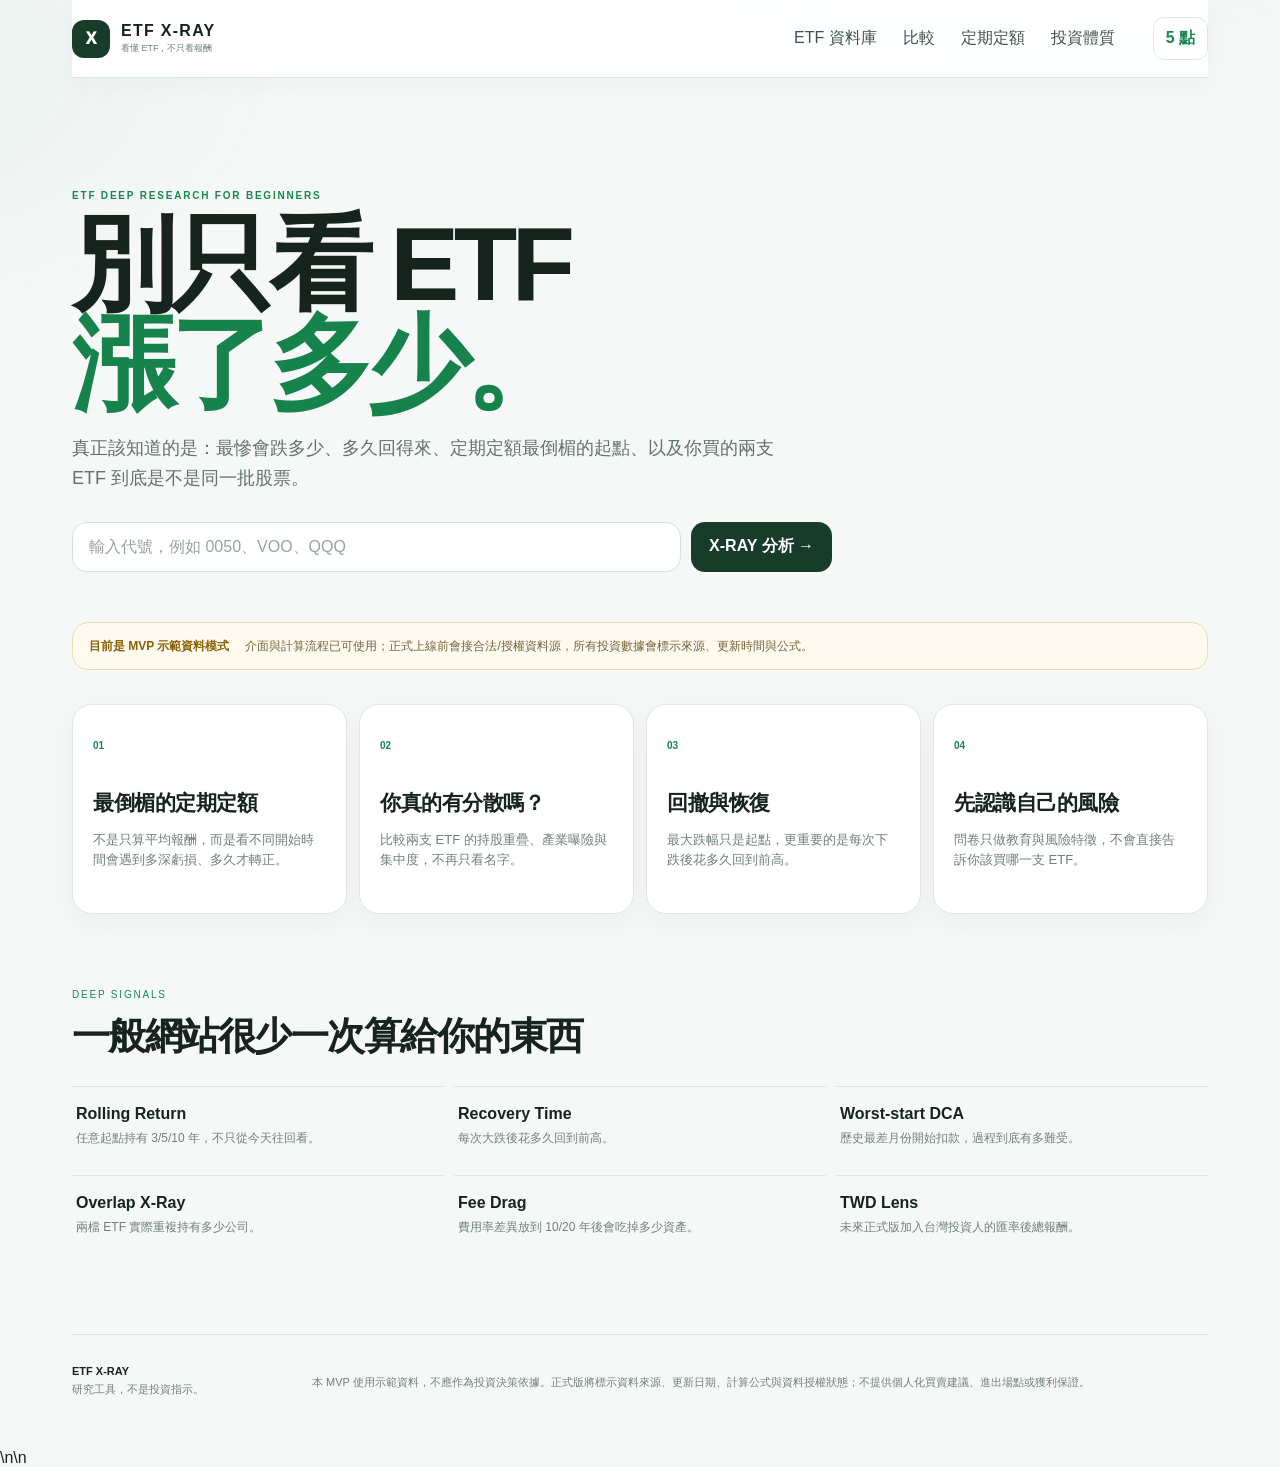
==== commit fce4d4e7: "Remove homepage ticker chips and show catalog status" ====
--- a/etf-xray/index.html
+++ b/etf-xray/index.html
@@ -62,10 +62,10 @@
 
 <section id="explore" class="view hidden">
   <div class="page-head">
-    <div><div class="eyebrow">ETF DATABASE</div><h1>ETF 資料庫</h1><p>第一版先放種子資料驗證分析流程；資料層已獨立，後續擴充全台股／美股 ETF。</p></div>
+    <div><div class="eyebrow">ETF DATABASE</div><h1>ETF 資料庫</h1><p>台灣與美國 ETF 主清單會由官方／交易所來源同步；有完整驗證資料的標的才開放深度 X-RAY。</p></div>
     <div class="searchbox"><input id="dbSearch" placeholder="搜尋代號、名稱、類型"></div>
   </div>
-  <div class="filter-row" id="marketFilters"></div>
+  <div id="catalogStatus" class="catalog-status">完整市場清單同步中…</div>\n  <div class="filter-row" id="marketFilters"></div>
   <div class="etf-grid" id="etfGrid"></div>
 </section>
 
